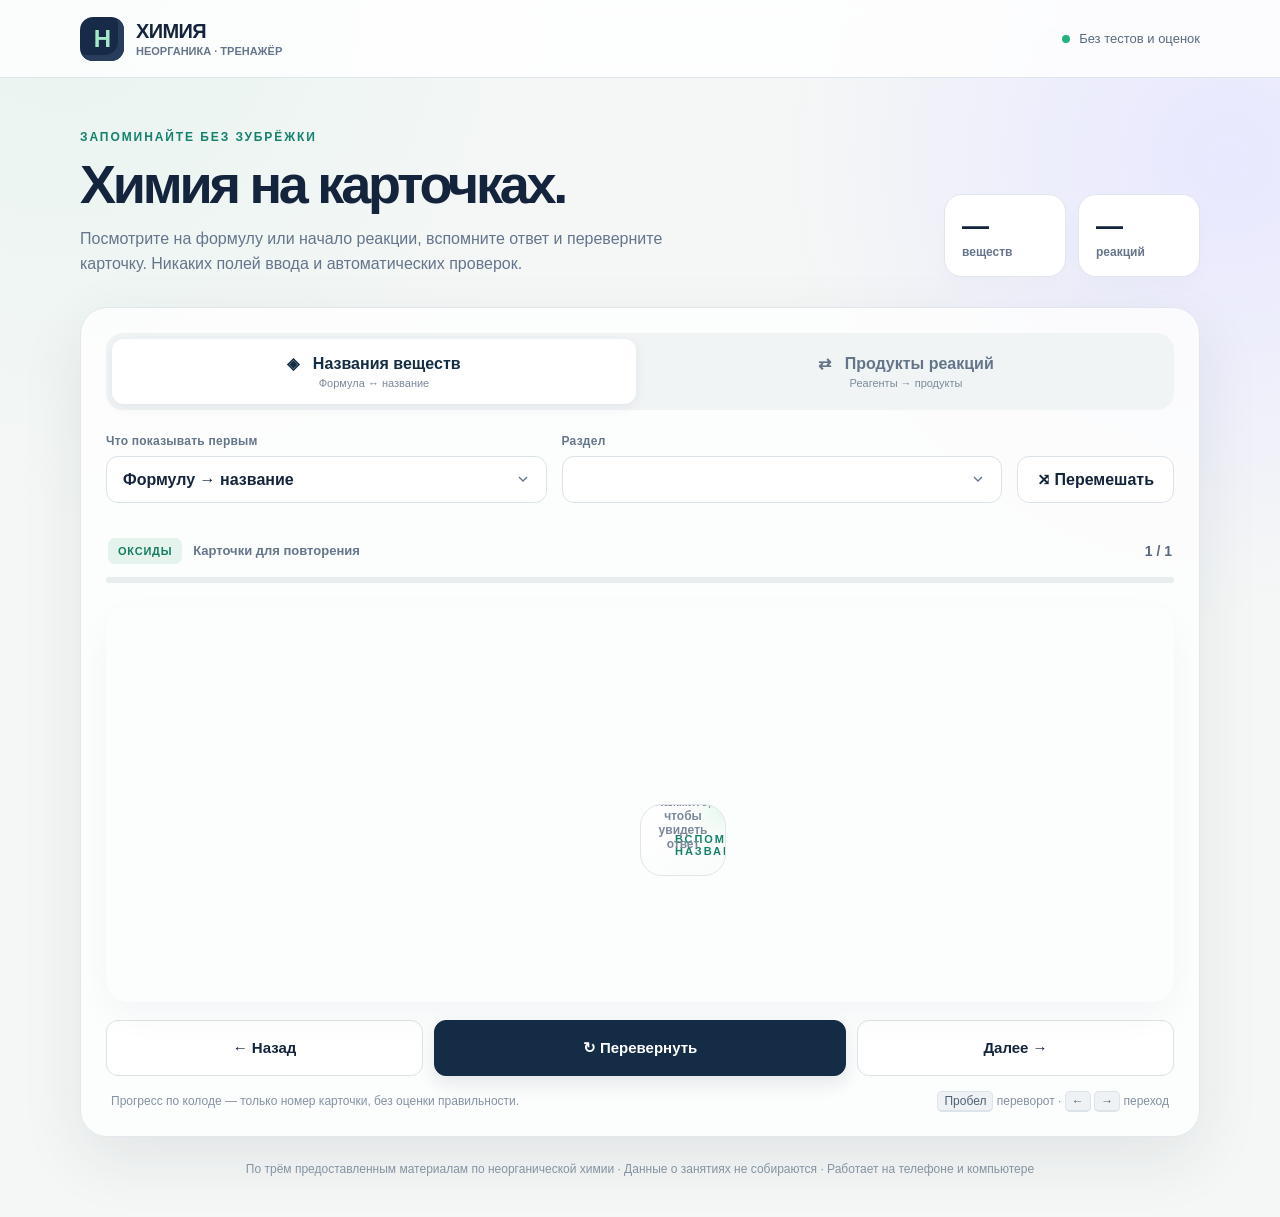
==== chemistry-flashcards/index.html @ 51a11764 "Create responsive flip-card UI for inorganic chemistry" ====
<!doctype html>
<html lang="ru">
<head>
<meta charset="UTF-8">
<meta name="viewport" content="width=device-width, initial-scale=1">
<meta name="theme-color" content="#13233f">
<meta name="description" content="Интерактивные карточки по неорганической химии: формулы, названия веществ и продукты реакций. Переверните карточку, чтобы узнать ответ.">
<title>Химия · Карточки для запоминания</title>
<link rel="icon" href="data:image/svg+xml,%3Csvg xmlns='http://www.w3.org/2000/svg' viewBox='0 0 64 64'%3E%3Crect width='64' height='64' rx='18' fill='%2313233f'/%3E%3Ctext x='32' y='44' text-anchor='middle' font-size='36' fill='%23a4e8bc'%3EH%3C/text%3E%3C/svg%3E">
<style>
:root{color-scheme:light;--ink:#14243c;--muted:#64758c;--border:#e1e6ec;--bg:#f5f7f6;--white:#fff;--accent:#0c806e;--mint:#dbf7e9;--shadow:0 22px 65px rgba(20,36,60,.085);font-family:Inter,-apple-system,BlinkMacSystemFont,"Segoe UI",Arial,sans-serif}
*{box-sizing:border-box}
body{margin:0;background:radial-gradient(circle at 5% 0%,#e8f4ef 0%,transparent 30%),radial-gradient(circle at 96% 13%,#e8e8ff 0%,transparent 28%),var(--bg);color:var(--ink);min-height:100vh}
button,select{font:inherit}button{cursor:pointer}button:focus-visible,select:focus-visible,.flip:focus-visible{outline:3px solid #ffa94d;outline-offset:4px}
.sitebar{height:78px;background:rgba(255,255,255,.82);border-bottom:1px solid rgba(218,226,235,.85);backdrop-filter:blur(16px)}
.bar-inner,.main{width:min(1120px,calc(100% - 44px));margin:auto}
.bar-inner{display:flex;align-items:center;justify-content:space-between;height:100%;gap:14px}
.logo{display:flex;align-items:center;gap:12px;font-weight:850;letter-spacing:-.03em;font-size:20px}
.symbol{height:44px;width:44px;background:#172b49;color:#a5e8c8;display:grid;place-items:center;border-radius:13px;font-weight:900;font-size:24px;box-shadow:inset -6px -6px 0 #283d5b}
.logo small{display:block;color:var(--muted);font-weight:600;letter-spacing:0;font-size:11px;margin-top:2px}
.top-note{font-size:13px;color:#586b81;display:flex;align-items:center;gap:9px}.dot{width:8px;height:8px;border-radius:50%;background:#23b37f}
.main{padding:52px 0 34px}
.intro{display:flex;gap:18px;justify-content:space-between;align-items:end;margin-bottom:30px}
.kicker{text-transform:uppercase;color:#15816e;font-weight:850;letter-spacing:.16em;font-size:12px;margin:0 0 12px}
h1{font-size:clamp(32px,4.5vw,54px);letter-spacing:-.06em;line-height:1.04;margin:0 0 15px;font-weight:850}
.desc{color:var(--muted);font-size:16px;line-height:1.55;max-width:650px;margin:0}
.counts{display:flex;gap:12px;flex-shrink:0}
.count{background:#fff;border:1px solid var(--border);border-radius:18px;min-width:122px;padding:16px 17px;box-shadow:0 8px 22px #13233f05}
.count strong{font-size:27px;display:block;letter-spacing:-.05em}.count span{font-size:12px;color:var(--muted);font-weight:600}
.workspace{background:rgba(255,255,255,.77);border:1px solid #e1e7ec;border-radius:27px;box-shadow:var(--shadow);padding:25px}
.tabs{display:grid;grid-template-columns:1fr 1fr;gap:8px;background:#f1f4f5;padding:6px;border-radius:17px;margin-bottom:24px}
.tab{border:0;background:transparent;border-radius:12px;padding:15px 20px;color:#64758a;font-weight:800;text-align:center;transition:background .2s,color .2s,box-shadow .2s}
.tab.active{background:#fff;color:#142d43;box-shadow:0 3px 12px #1b304b12}
.tab .emoji{margin-right:9px}.tab small{display:block;font-size:11px;color:#7b8a9b;font-weight:500;margin-top:4px}
.toolbar{display:grid;grid-template-columns:1fr 1fr auto;gap:15px;align-items:end;margin-bottom:20px}
.field label{display:block;color:#65758a;font-size:12px;font-weight:800;letter-spacing:.02em;margin-bottom:8px}
select{appearance:none;background:#fff url("data:image/svg+xml,%3Csvg xmlns='http://www.w3.org/2000/svg' width='16' height='16' viewBox='0 0 24 24' fill='none' stroke='%2364758c' stroke-width='2'%3E%3Cpath d='m6 9 6 6 6-6'/%3E%3C/svg%3E") no-repeat right 15px center;padding:13px 42px 13px 16px;border:1px solid #dbe2e8;border-radius:12px;min-height:47px;color:var(--ink);width:100%;font-weight:650}
.btn{border:1px solid #dbe2e8;background:#fff;border-radius:12px;padding:12px 19px;font-weight:800;color:var(--ink);min-height:47px;transition:transform .16s,background .16s}
.btn:hover{background:#f4f9f7}.btn:active{transform:scale(.98)}
.btn.shuffle{white-space:nowrap}
.deck-header{display:flex;align-items:center;justify-content:space-between;gap:14px;padding:15px 2px 13px}
.deck-meta{display:flex;gap:11px;align-items:center}.deck-badge{background:#e4f4ec;color:#157c62;border-radius:7px;padding:7px 10px;font-size:11px;font-weight:900;letter-spacing:.07em;text-transform:uppercase}.deck-label{font-size:13px;color:var(--muted);font-weight:650}
.deck-progress{font-size:14px;color:#586a80;font-weight:800;font-variant-numeric:tabular-nums}
.track{height:6px;background:#e8eded;border-radius:20px;overflow:hidden;margin-bottom:24px}.fill{height:100%;background:linear-gradient(90deg,#4ecb9c,#11927f);width:0%;transition:width .25s ease;border-radius:20px}
.flip{perspective:1200px;display:block;position:relative;width:100%;height:395px;border:0;background:none;padding:0;cursor:pointer;text-align:center}
.flip-inner{position:relative;width:100%;height:100%;transform-style:preserve-3d;transition:transform .64s cubic-bezier(.2,.75,.18,1)}
.flip.is-flipped .flip-inner{transform:rotateY(180deg)}
.face{position:absolute;inset:0;backface-visibility:hidden;-webkit-backface-visibility:hidden;border-radius:22px;border:1px solid #dfe5e8;display:flex;align-items:center;justify-content:center;flex-direction:column;padding:35px 42px;overflow:auto}
.front{background:radial-gradient(circle at 96% 8%,#e6f8ed,transparent 28%),linear-gradient(140deg,#fff,#f9fcfa)}
.back{transform:rotateY(180deg);background:radial-gradient(circle at 0% 95%,#e1effd,transparent 38%),linear-gradient(145deg,#fff,#f6fbff)}
.flip::after{content:"";position:absolute;inset:0;border-radius:22px;pointer-events:none;box-shadow:0 13px 38px #13233f09}
.face-label{font-size:11px;font-weight:900;letter-spacing:.18em;color:#14816b;text-transform:uppercase;position:absolute;top:28px;left:34px;right:34px}
.back .face-label{color:#4b65a7}
.main-formula{font-size:clamp(35px,5.3vw,66px);line-height:1.3;letter-spacing:-.035em;font-weight:780;overflow-wrap:anywhere;max-width:100%;font-variant-numeric:lining-nums}
.main-formula sub,.equation sub{font-size:.58em;vertical-align:sub;line-height:0}
.main-formula.name{font-size:clamp(29px,3.7vw,48px);line-height:1.18}
.main-formula.react{font-size:clamp(30px,4.4vw,54px)}
.secondary-text{margin-top:16px;color:#52647a;font-size:clamp(15px,1.7vw,19px);line-height:1.45;font-weight:600;max-width:730px}
.equation{font-weight:800;font-size:clamp(23px,3vw,41px);line-height:1.7;overflow-wrap:anywhere;letter-spacing:-.035em;max-width:100%}
.equation .arrow{color:#148970;font-weight:900;display:inline-block;margin:0 10px}
.answer-note{font-size:clamp(15px,1.9vw,20px);color:#556c81;font-weight:600;margin-top:19px;max-width:660px;line-height:1.45}
.flip-tip{position:absolute;bottom:24px;color:#7b8999;font-size:12px;font-weight:700;left:12px;right:12px}
.condition{margin:0 0 18px;padding:7px 13px;color:#647b91;background:#f1f5f7;border-radius:50px;font-weight:750;font-size:12px;max-width:100%}
.controls{display:grid;grid-template-columns:1fr 1.3fr 1fr;gap:11px;margin-top:18px}
.controls .btn{height:56px;font-weight:800;font-size:15px}
.btn.primary{background:#142c45;border-color:#142c45;color:white;box-shadow:0 8px 18px #1630481a}
.btn.primary:hover{background:#1e405d}
.btn:disabled{opacity:.38;cursor:not-allowed}
.help{display:flex;justify-content:space-between;gap:15px;align-items:center;color:#8492a1;font-size:12px;padding:18px 5px 3px}
kbd{font:inherit;color:#4e6074;background:#eef2f4;border:1px solid #dde4e9;border-bottom-width:2px;padding:2px 6px;border-radius:5px}
footer{color:#8493a1;font-size:12px;line-height:1.6;text-align:center;padding:23px 0 4px}
.empty{padding:50px;text-align:center;background:#fff;border-radius:16px;color:#52647a}
[hidden]{display:none!important}
@media(max-width:760px){.main{padding:35px 0 20px}.intro{align-items:start;flex-direction:column}.counts{width:100%}.count{min-width:0;flex:1}.workspace{padding:14px;border-radius:20px}.toolbar{grid-template-columns:1fr 1fr}.btn.shuffle{grid-column:1/-1}.flip{height:350px}.face{padding:31px 22px}.face-label{top:22px}.controls .btn{padding:11px 6px}.help{display:block;text-align:center}.help .keyboard{display:none}}
@media(max-width:480px){.bar-inner,.main{width:calc(100% - 26px)}.sitebar{height:68px}.logo{font-size:16px}.symbol{width:39px;height:39px}.top-note{font-size:11px}.tabs{gap:2px;padding:4px}.tab{padding:12px 8px;font-size:13px}.tab small{font-size:10px}.toolbar{grid-template-columns:1fr}.btn.shuffle{grid-column:auto}.flip{height:320px}.main-formula{font-size:clamp(33px,9vw,54px)}.equation{font-size:clamp(23px,5.5vw,31px)}.main-formula.name{font-size:31px}.face{padding:32px 16px}.controls{grid-template-columns:1fr 1.2fr 1fr;gap:7px}.controls .btn{font-size:13px}.count strong{font-size:23px}}
@media(prefers-reduced-motion:reduce){*,*::before,*::after{transition-duration:.01ms!important;animation-duration:.01ms!important}}
</style>
<script defer src="./bank.js"></script>
<script defer src="./app.js"></script>
</head>
<body>
<header class="sitebar"><div class="bar-inner"><div class="logo"><span class="symbol">H</span><span>ХИМИЯ <small>НЕОРГАНИКА · ТРЕНАЖЁР</small></span></div><div class="top-note"><span class="dot"></span>Без тестов и оценок</div></div></header>
<main class="main">
<section class="intro"><div><p class="kicker">ЗАПОМИНАЙТЕ БЕЗ ЗУБРЁЖКИ</p><h1>Химия на карточках.</h1><p class="desc">Посмотрите на формулу или начало реакции, вспомните ответ и переверните карточку. Никаких полей ввода и автоматических проверок.</p></div><div class="counts"><div class="count"><strong id="total-names">—</strong><span>веществ</span></div><div class="count"><strong id="total-reactions">—</strong><span>реакций</span></div></div></section>
<section class="workspace" aria-label="Тренажёр">
<div class="tabs" role="group" aria-label="Тип карточек">
<button type="button" class="tab active" id="tab-names" aria-pressed="true"><span class="emoji">◈</span> Названия веществ<small>Формула ↔ название</small></button>
<button type="button" class="tab" id="tab-reactions" aria-pressed="false"><span class="emoji">⇄</span> Продукты реакций<small>Реагенты → продукты</small></button>
</div>
<div class="toolbar">
<div class="field" id="direction-wrap"><label for="direction">Что показывать первым</label><select id="direction"><option value="formula">Формулу → название</option><option value="name">Название → формулу</option></select></div>
<div class="field"><label for="topic">Раздел</label><select id="topic"></select></div>
<button type="button" class="btn shuffle" id="shuffle">⤨ Перемешать</button>
</div>
<div class="deck-header"><div class="deck-meta"><span class="deck-badge" id="badge">ОКСИДЫ</span><span class="deck-label" id="deck-label">Карточки для повторения</span></div><span class="deck-progress" id="progress-text">1 / 1</span></div><div class="track" role="progressbar" aria-label="Положение в колоде" aria-valuemin="0" aria-valuemax="100"><div class="fill" id="progress-fill"></div></div>
<button type="button" class="flip" id="flashcard" aria-label="Перевернуть карточку" aria-pressed="false">
<span class="flip-inner">
<span class="face front" id="front" aria-hidden="false"><span class="face-label" id="front-label">ВСПОМНИТЕ НАЗВАНИЕ</span><span class="main-formula" id="front-main"></span><span class="secondary-text" id="front-sub"></span><span class="flip-tip">↻ Нажмите, чтобы увидеть ответ</span></span>
<span class="face back" id="back" aria-hidden="true"><span class="face-label">ОТВЕТ</span><span class="main-formula" id="back-main"></span><span class="answer-note" id="back-sub"></span><span class="flip-tip">↻ Нажмите, чтобы вернуться к вопросу</span></span>
</span>
</button>
<div class="controls"><button type="button" class="btn" id="prev">← Назад</button><button type="button" class="btn primary" id="flip-button">↻ Перевернуть</button><button type="button" class="btn" id="next">Далее →</button></div>
<div class="help"><span>Прогресс по колоде — только номер карточки, без оценки правильности.</span><span class="keyboard"><kbd>Пробел</kbd> переворот · <kbd>←</kbd> <kbd>→</kbd> переход</span></div>
</section>
<footer>По трём предоставленным материалам по неорганической химии · Данные о занятиях не собираются · Работает на телефоне и компьютере</footer>
</main>
<noscript><div class="empty">Для тренажёра необходимо включить JavaScript.</div></noscript>
</body></html>
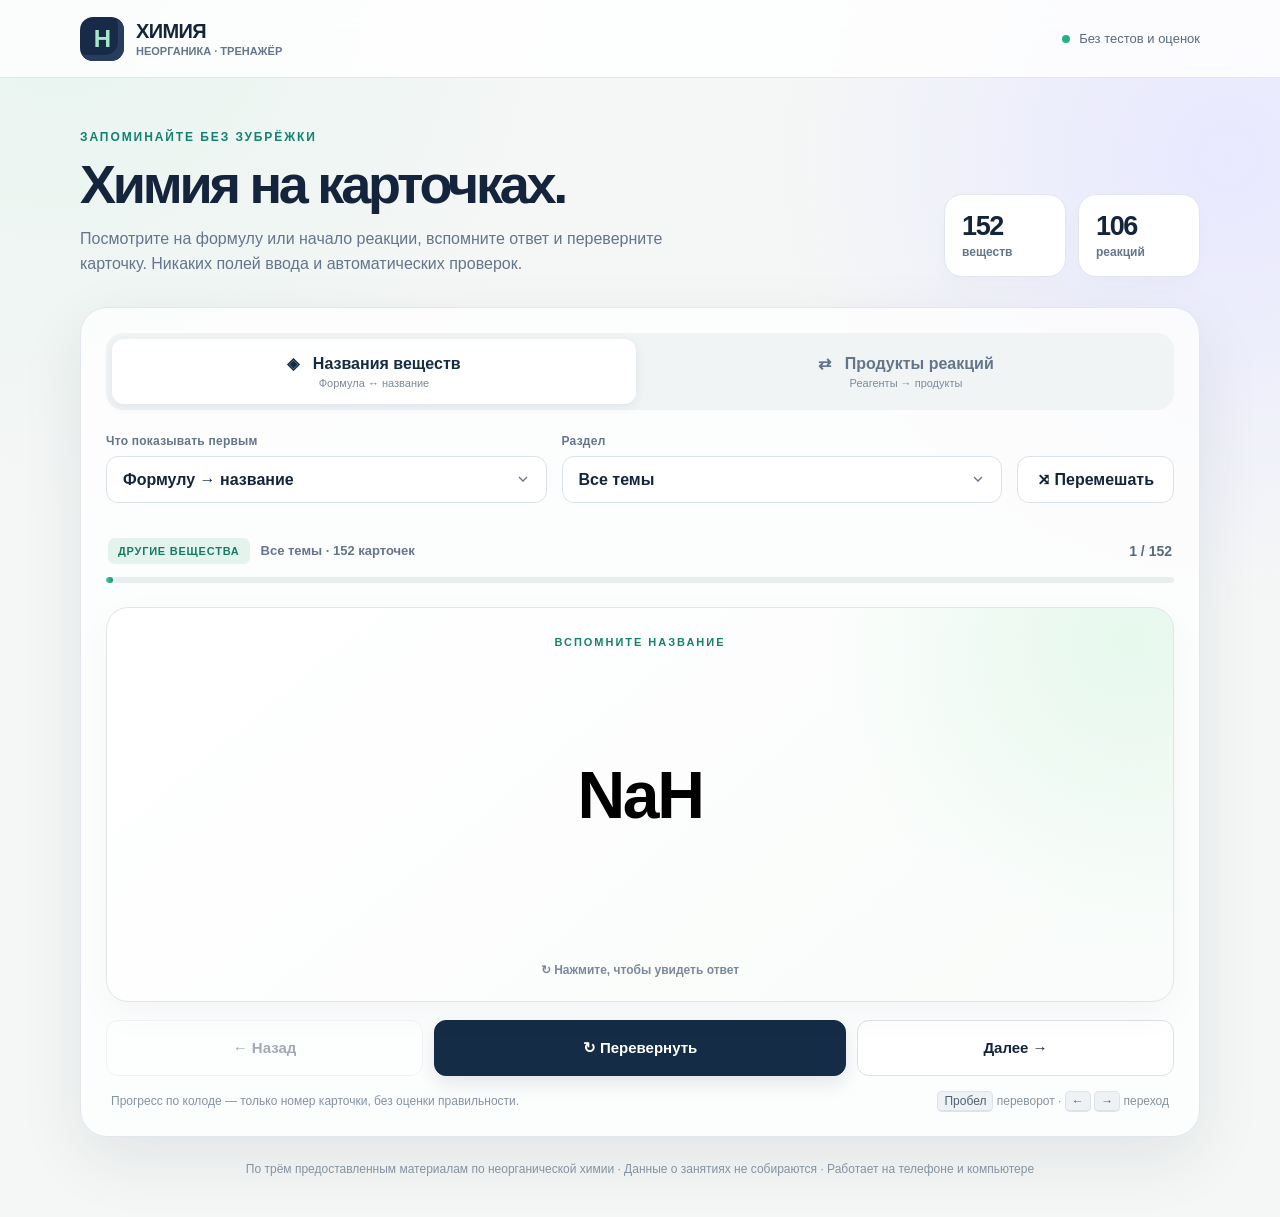
==== commit 985b0dce: "Fix flip-card wrapper geometry on all screen sizes" ====
--- a/chemistry-flashcards/index.html
+++ b/chemistry-flashcards/index.html
@@ -43,7 +43,7 @@
 .deck-progress{font-size:14px;color:#586a80;font-weight:800;font-variant-numeric:tabular-nums}
 .track{height:6px;background:#e8eded;border-radius:20px;overflow:hidden;margin-bottom:24px}.fill{height:100%;background:linear-gradient(90deg,#4ecb9c,#11927f);width:0%;transition:width .25s ease;border-radius:20px}
 .flip{perspective:1200px;display:block;position:relative;width:100%;height:395px;border:0;background:none;padding:0;cursor:pointer;text-align:center}
-.flip-inner{position:relative;width:100%;height:100%;transform-style:preserve-3d;transition:transform .64s cubic-bezier(.2,.75,.18,1)}
+.flip-inner{display:block;position:relative;width:100%;height:100%;transform-style:preserve-3d;transition:transform .64s cubic-bezier(.2,.75,.18,1)}
 .flip.is-flipped .flip-inner{transform:rotateY(180deg)}
 .face{position:absolute;inset:0;backface-visibility:hidden;-webkit-backface-visibility:hidden;border-radius:22px;border:1px solid #dfe5e8;display:flex;align-items:center;justify-content:center;flex-direction:column;padding:35px 42px;overflow:auto}
 .front{background:radial-gradient(circle at 96% 8%,#e6f8ed,transparent 28%),linear-gradient(140deg,#fff,#f9fcfa)}
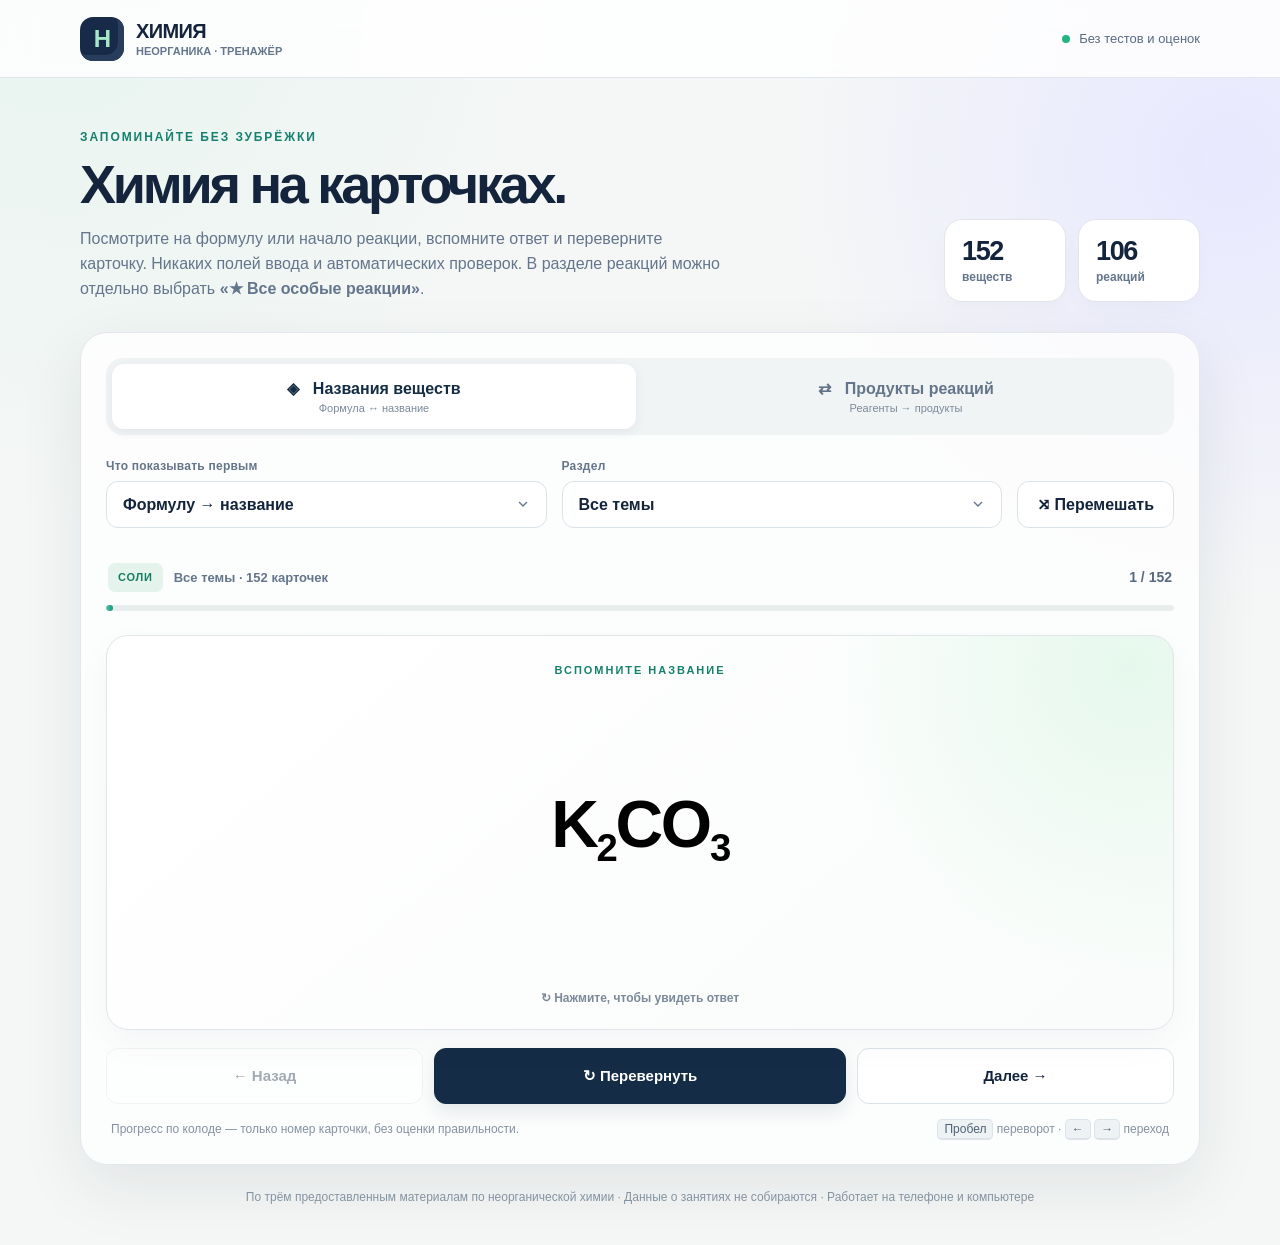
==== commit ec882938: "Load expanded flashcard decks and improve special reactions layout" ====
--- a/chemistry-flashcards/index.html
+++ b/chemistry-flashcards/index.html
@@ -39,7 +39,7 @@
 .btn:hover{background:#f4f9f7}.btn:active{transform:scale(.98)}
 .btn.shuffle{white-space:nowrap}
 .deck-header{display:flex;align-items:center;justify-content:space-between;gap:14px;padding:15px 2px 13px}
-.deck-meta{display:flex;gap:11px;align-items:center}.deck-badge{background:#e4f4ec;color:#157c62;border-radius:7px;padding:7px 10px;font-size:11px;font-weight:900;letter-spacing:.07em;text-transform:uppercase}.deck-label{font-size:13px;color:var(--muted);font-weight:650}
+.deck-meta{display:flex;gap:11px;align-items:center;flex-wrap:wrap;min-width:0}.deck-badge{line-height:1.4;white-space:normal;background:#e4f4ec;color:#157c62;border-radius:7px;padding:7px 10px;font-size:11px;font-weight:900;letter-spacing:.07em;text-transform:uppercase}.deck-label{font-size:13px;color:var(--muted);font-weight:650}
 .deck-progress{font-size:14px;color:#586a80;font-weight:800;font-variant-numeric:tabular-nums}
 .track{height:6px;background:#e8eded;border-radius:20px;overflow:hidden;margin-bottom:24px}.fill{height:100%;background:linear-gradient(90deg,#4ecb9c,#11927f);width:0%;transition:width .25s ease;border-radius:20px}
 .flip{perspective:1200px;display:block;position:relative;width:100%;height:395px;border:0;background:none;padding:0;cursor:pointer;text-align:center}
@@ -76,12 +76,15 @@
 @media(prefers-reduced-motion:reduce){*,*::before,*::after{transition-duration:.01ms!important;animation-duration:.01ms!important}}
 </style>
 <script defer src="./bank.js"></script>
+<script defer src="./extra-reactions.js"></script>
+<script defer src="./special-part2.js"></script>
+<script defer src="./special-part3.js"></script>
 <script defer src="./app.js"></script>
 </head>
 <body>
 <header class="sitebar"><div class="bar-inner"><div class="logo"><span class="symbol">H</span><span>ХИМИЯ <small>НЕОРГАНИКА · ТРЕНАЖЁР</small></span></div><div class="top-note"><span class="dot"></span>Без тестов и оценок</div></div></header>
 <main class="main">
-<section class="intro"><div><p class="kicker">ЗАПОМИНАЙТЕ БЕЗ ЗУБРЁЖКИ</p><h1>Химия на карточках.</h1><p class="desc">Посмотрите на формулу или начало реакции, вспомните ответ и переверните карточку. Никаких полей ввода и автоматических проверок.</p></div><div class="counts"><div class="count"><strong id="total-names">—</strong><span>веществ</span></div><div class="count"><strong id="total-reactions">—</strong><span>реакций</span></div></div></section>
+<section class="intro"><div><p class="kicker">ЗАПОМИНАЙТЕ БЕЗ ЗУБРЁЖКИ</p><h1>Химия на карточках.</h1><p class="desc">Посмотрите на формулу или начало реакции, вспомните ответ и переверните карточку. Никаких полей ввода и автоматических проверок. В разделе реакций можно отдельно выбрать <b>«★ Все особые реакции»</b>.</p></div><div class="counts"><div class="count"><strong id="total-names">—</strong><span>веществ</span></div><div class="count"><strong id="total-reactions">—</strong><span>реакций</span></div></div></section>
 <section class="workspace" aria-label="Тренажёр">
 <div class="tabs" role="group" aria-label="Тип карточек">
 <button type="button" class="tab active" id="tab-names" aria-pressed="true"><span class="emoji">◈</span> Названия веществ<small>Формула ↔ название</small></button>
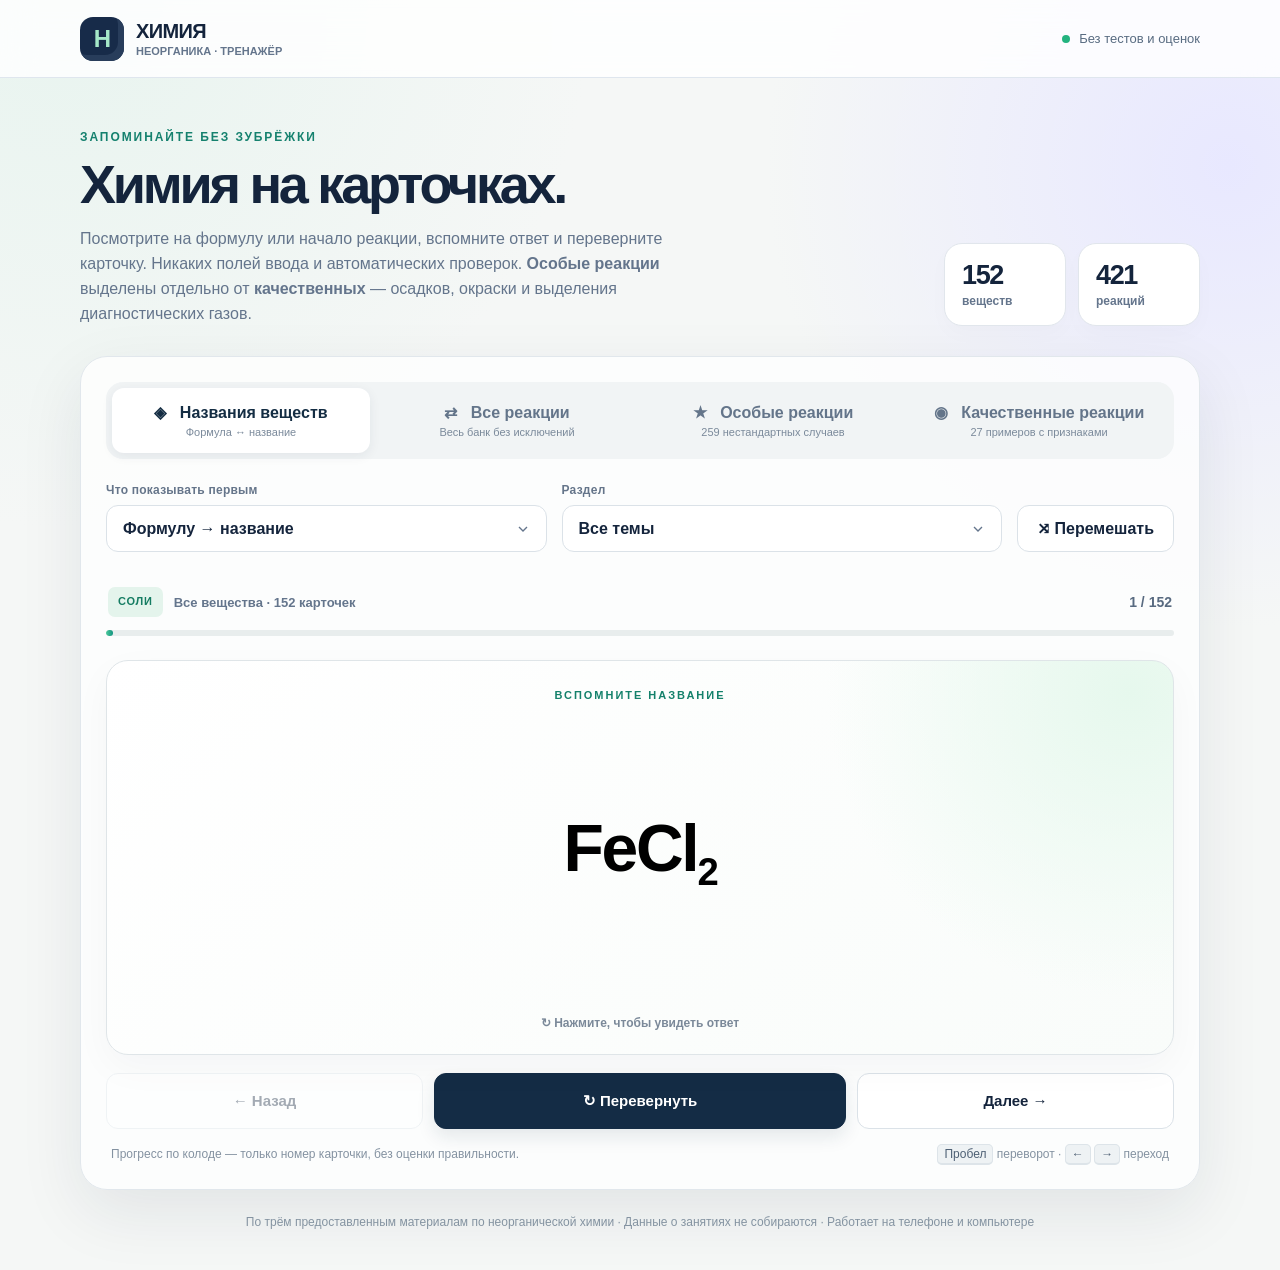
==== commit 2e6c8689: "Add separate tabs for true special and qualitative reaction flashcards" ====
--- a/chemistry-flashcards/index.html
+++ b/chemistry-flashcards/index.html
@@ -28,9 +28,9 @@
 .count{background:#fff;border:1px solid var(--border);border-radius:18px;min-width:122px;padding:16px 17px;box-shadow:0 8px 22px #13233f05}
 .count strong{font-size:27px;display:block;letter-spacing:-.05em}.count span{font-size:12px;color:var(--muted);font-weight:600}
 .workspace{background:rgba(255,255,255,.77);border:1px solid #e1e7ec;border-radius:27px;box-shadow:var(--shadow);padding:25px}
-.tabs{display:grid;grid-template-columns:1fr 1fr;gap:8px;background:#f1f4f5;padding:6px;border-radius:17px;margin-bottom:24px}
+.tabs{display:grid;grid-template-columns:repeat(4,minmax(0,1fr));gap:8px;background:#f1f4f5;padding:6px;border-radius:17px;margin-bottom:24px}
 .tab{border:0;background:transparent;border-radius:12px;padding:15px 20px;color:#64758a;font-weight:800;text-align:center;transition:background .2s,color .2s,box-shadow .2s}
-.tab.active{background:#fff;color:#142d43;box-shadow:0 3px 12px #1b304b12}
+.tab.active{background:#fff;color:#142d43;box-shadow:0 3px 12px #1b304b12}.tab#tab-special.active{background:#fff5e9;color:#95501e}.tab#tab-quality.active{background:#eef4ff;color:#2b5c9f}
 .tab .emoji{margin-right:9px}.tab small{display:block;font-size:11px;color:#7b8a9b;font-weight:500;margin-top:4px}
 .toolbar{display:grid;grid-template-columns:1fr 1fr auto;gap:15px;align-items:end;margin-bottom:20px}
 .field label{display:block;color:#65758a;font-size:12px;font-weight:800;letter-spacing:.02em;margin-bottom:8px}
@@ -71,7 +71,7 @@
 footer{color:#8493a1;font-size:12px;line-height:1.6;text-align:center;padding:23px 0 4px}
 .empty{padding:50px;text-align:center;background:#fff;border-radius:16px;color:#52647a}
 [hidden]{display:none!important}
-@media(max-width:760px){.main{padding:35px 0 20px}.intro{align-items:start;flex-direction:column}.counts{width:100%}.count{min-width:0;flex:1}.workspace{padding:14px;border-radius:20px}.toolbar{grid-template-columns:1fr 1fr}.btn.shuffle{grid-column:1/-1}.flip{height:350px}.face{padding:31px 22px}.face-label{top:22px}.controls .btn{padding:11px 6px}.help{display:block;text-align:center}.help .keyboard{display:none}}
+@media(max-width:760px){.tabs{grid-template-columns:repeat(2,minmax(0,1fr))}.main{padding:35px 0 20px}.intro{align-items:start;flex-direction:column}.counts{width:100%}.count{min-width:0;flex:1}.workspace{padding:14px;border-radius:20px}.toolbar{grid-template-columns:1fr 1fr}.btn.shuffle{grid-column:1/-1}.flip{height:350px}.face{padding:31px 22px}.face-label{top:22px}.controls .btn{padding:11px 6px}.help{display:block;text-align:center}.help .keyboard{display:none}}
 @media(max-width:480px){.bar-inner,.main{width:calc(100% - 26px)}.sitebar{height:68px}.logo{font-size:16px}.symbol{width:39px;height:39px}.top-note{font-size:11px}.tabs{gap:2px;padding:4px}.tab{padding:12px 8px;font-size:13px}.tab small{font-size:10px}.toolbar{grid-template-columns:1fr}.btn.shuffle{grid-column:auto}.flip{height:320px}.main-formula{font-size:clamp(33px,9vw,54px)}.equation{font-size:clamp(23px,5.5vw,31px)}.main-formula.name{font-size:31px}.face{padding:32px 16px}.controls{grid-template-columns:1fr 1.2fr 1fr;gap:7px}.controls .btn{font-size:13px}.count strong{font-size:23px}}
 @media(prefers-reduced-motion:reduce){*,*::before,*::after{transition-duration:.01ms!important;animation-duration:.01ms!important}}
 </style>
@@ -79,16 +79,19 @@
 <script defer src="./extra-reactions.js"></script>
 <script defer src="./special-part2.js"></script>
 <script defer src="./special-part3.js"></script>
+<script defer src="./categories.js"></script>
 <script defer src="./app.js"></script>
 </head>
 <body>
 <header class="sitebar"><div class="bar-inner"><div class="logo"><span class="symbol">H</span><span>ХИМИЯ <small>НЕОРГАНИКА · ТРЕНАЖЁР</small></span></div><div class="top-note"><span class="dot"></span>Без тестов и оценок</div></div></header>
 <main class="main">
-<section class="intro"><div><p class="kicker">ЗАПОМИНАЙТЕ БЕЗ ЗУБРЁЖКИ</p><h1>Химия на карточках.</h1><p class="desc">Посмотрите на формулу или начало реакции, вспомните ответ и переверните карточку. Никаких полей ввода и автоматических проверок. В разделе реакций можно отдельно выбрать <b>«★ Все особые реакции»</b>.</p></div><div class="counts"><div class="count"><strong id="total-names">—</strong><span>веществ</span></div><div class="count"><strong id="total-reactions">—</strong><span>реакций</span></div></div></section>
+<section class="intro"><div><p class="kicker">ЗАПОМИНАЙТЕ БЕЗ ЗУБРЁЖКИ</p><h1>Химия на карточках.</h1><p class="desc">Посмотрите на формулу или начало реакции, вспомните ответ и переверните карточку. Никаких полей ввода и автоматических проверок. <b>Особые реакции</b> выделены отдельно от <b>качественных</b> — осадков, окраски и выделения диагностических газов.</p></div><div class="counts"><div class="count"><strong id="total-names">—</strong><span>веществ</span></div><div class="count"><strong id="total-reactions">—</strong><span>реакций</span></div></div></section>
 <section class="workspace" aria-label="Тренажёр">
 <div class="tabs" role="group" aria-label="Тип карточек">
 <button type="button" class="tab active" id="tab-names" aria-pressed="true"><span class="emoji">◈</span> Названия веществ<small>Формула ↔ название</small></button>
-<button type="button" class="tab" id="tab-reactions" aria-pressed="false"><span class="emoji">⇄</span> Продукты реакций<small>Реагенты → продукты</small></button>
+<button type="button" class="tab" id="tab-reactions" aria-pressed="false"><span class="emoji">⇄</span> Все реакции<small>Весь банк без исключений</small></button>
+<button type="button" class="tab" id="tab-special" aria-pressed="false"><span class="emoji">★</span> Особые реакции<small><span id="special-count">—</span> нестандартных случаев</small></button>
+<button type="button" class="tab" id="tab-quality" aria-pressed="false"><span class="emoji">◉</span> Качественные реакции<small><span id="quality-count">—</span> примеров с признаками</small></button>
 </div>
 <div class="toolbar">
 <div class="field" id="direction-wrap"><label for="direction">Что показывать первым</label><select id="direction"><option value="formula">Формулу → название</option><option value="name">Название → формулу</option></select></div>
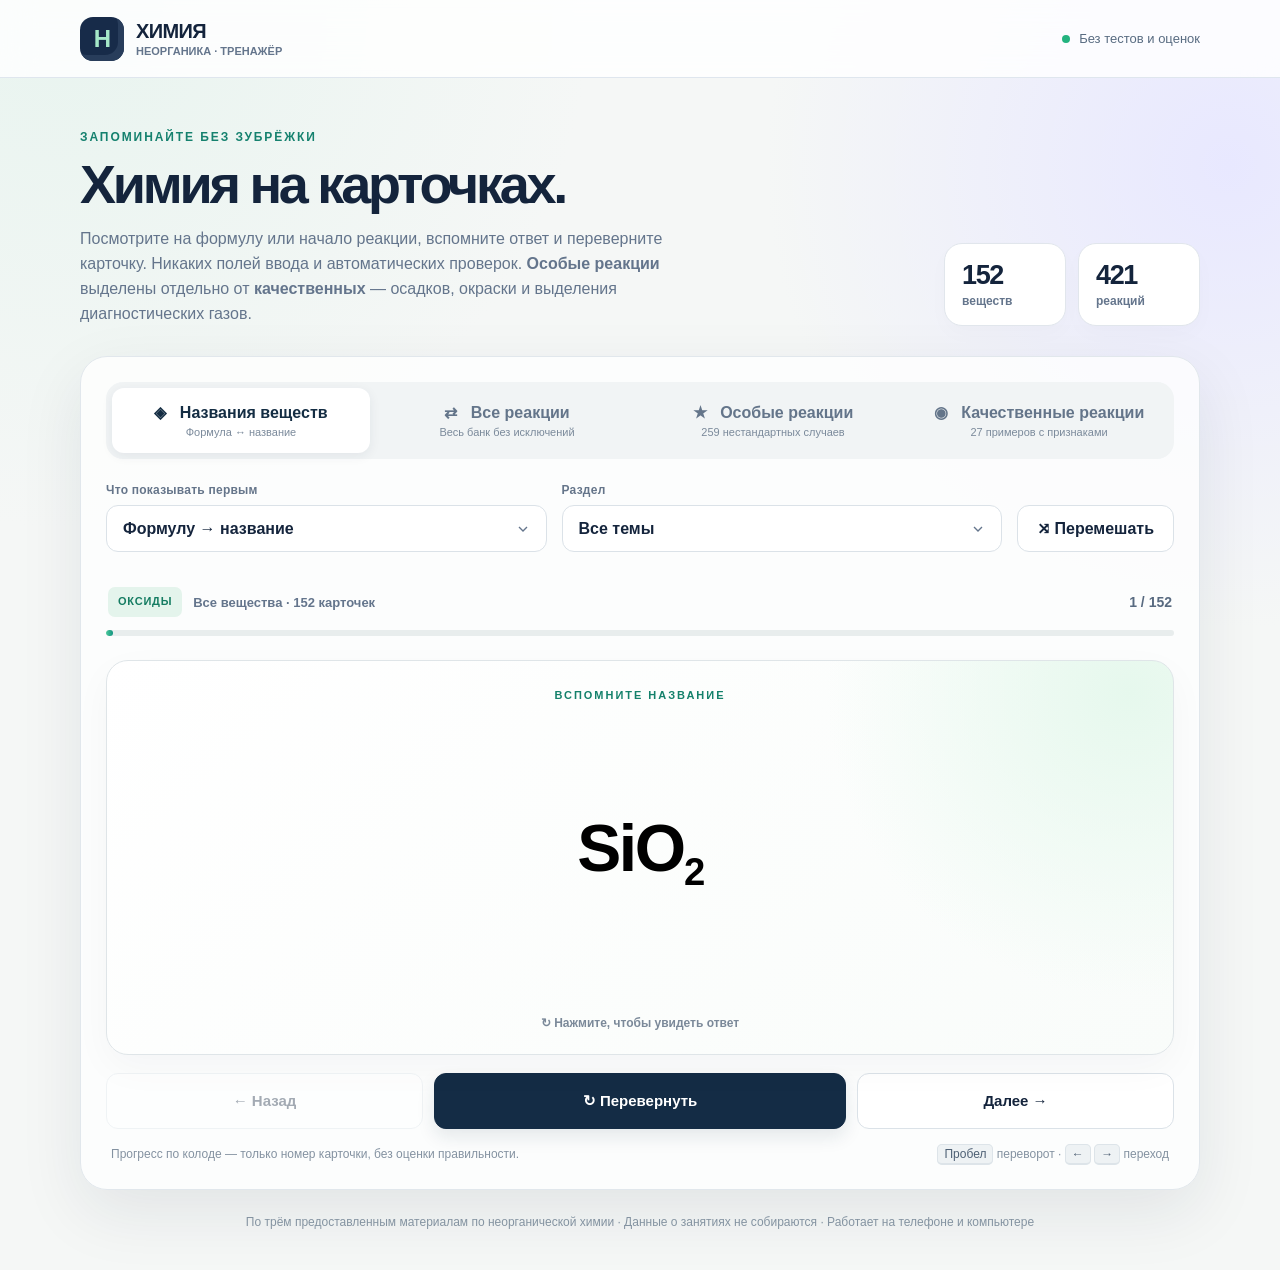
==== commit da275429: "Refresh client cached chemistry deck assets after reclassification" ====
--- a/chemistry-flashcards/index.html
+++ b/chemistry-flashcards/index.html
@@ -75,12 +75,12 @@
 @media(max-width:480px){.bar-inner,.main{width:calc(100% - 26px)}.sitebar{height:68px}.logo{font-size:16px}.symbol{width:39px;height:39px}.top-note{font-size:11px}.tabs{gap:2px;padding:4px}.tab{padding:12px 8px;font-size:13px}.tab small{font-size:10px}.toolbar{grid-template-columns:1fr}.btn.shuffle{grid-column:auto}.flip{height:320px}.main-formula{font-size:clamp(33px,9vw,54px)}.equation{font-size:clamp(23px,5.5vw,31px)}.main-formula.name{font-size:31px}.face{padding:32px 16px}.controls{grid-template-columns:1fr 1.2fr 1fr;gap:7px}.controls .btn{font-size:13px}.count strong{font-size:23px}}
 @media(prefers-reduced-motion:reduce){*,*::before,*::after{transition-duration:.01ms!important;animation-duration:.01ms!important}}
 </style>
-<script defer src="./bank.js"></script>
-<script defer src="./extra-reactions.js"></script>
-<script defer src="./special-part2.js"></script>
-<script defer src="./special-part3.js"></script>
-<script defer src="./categories.js"></script>
-<script defer src="./app.js"></script>
+<script defer src="./bank.js?v=20261106-4"></script>
+<script defer src="./extra-reactions.js?v=20261106-4"></script>
+<script defer src="./special-part2.js?v=20261106-4"></script>
+<script defer src="./special-part3.js?v=20261106-4"></script>
+<script defer src="./categories.js?v=20261106-4"></script>
+<script defer src="./app.js?v=20261106-4"></script>
 </head>
 <body>
 <header class="sitebar"><div class="bar-inner"><div class="logo"><span class="symbol">H</span><span>ХИМИЯ <small>НЕОРГАНИКА · ТРЕНАЖЁР</small></span></div><div class="top-note"><span class="dot"></span>Без тестов и оценок</div></div></header>
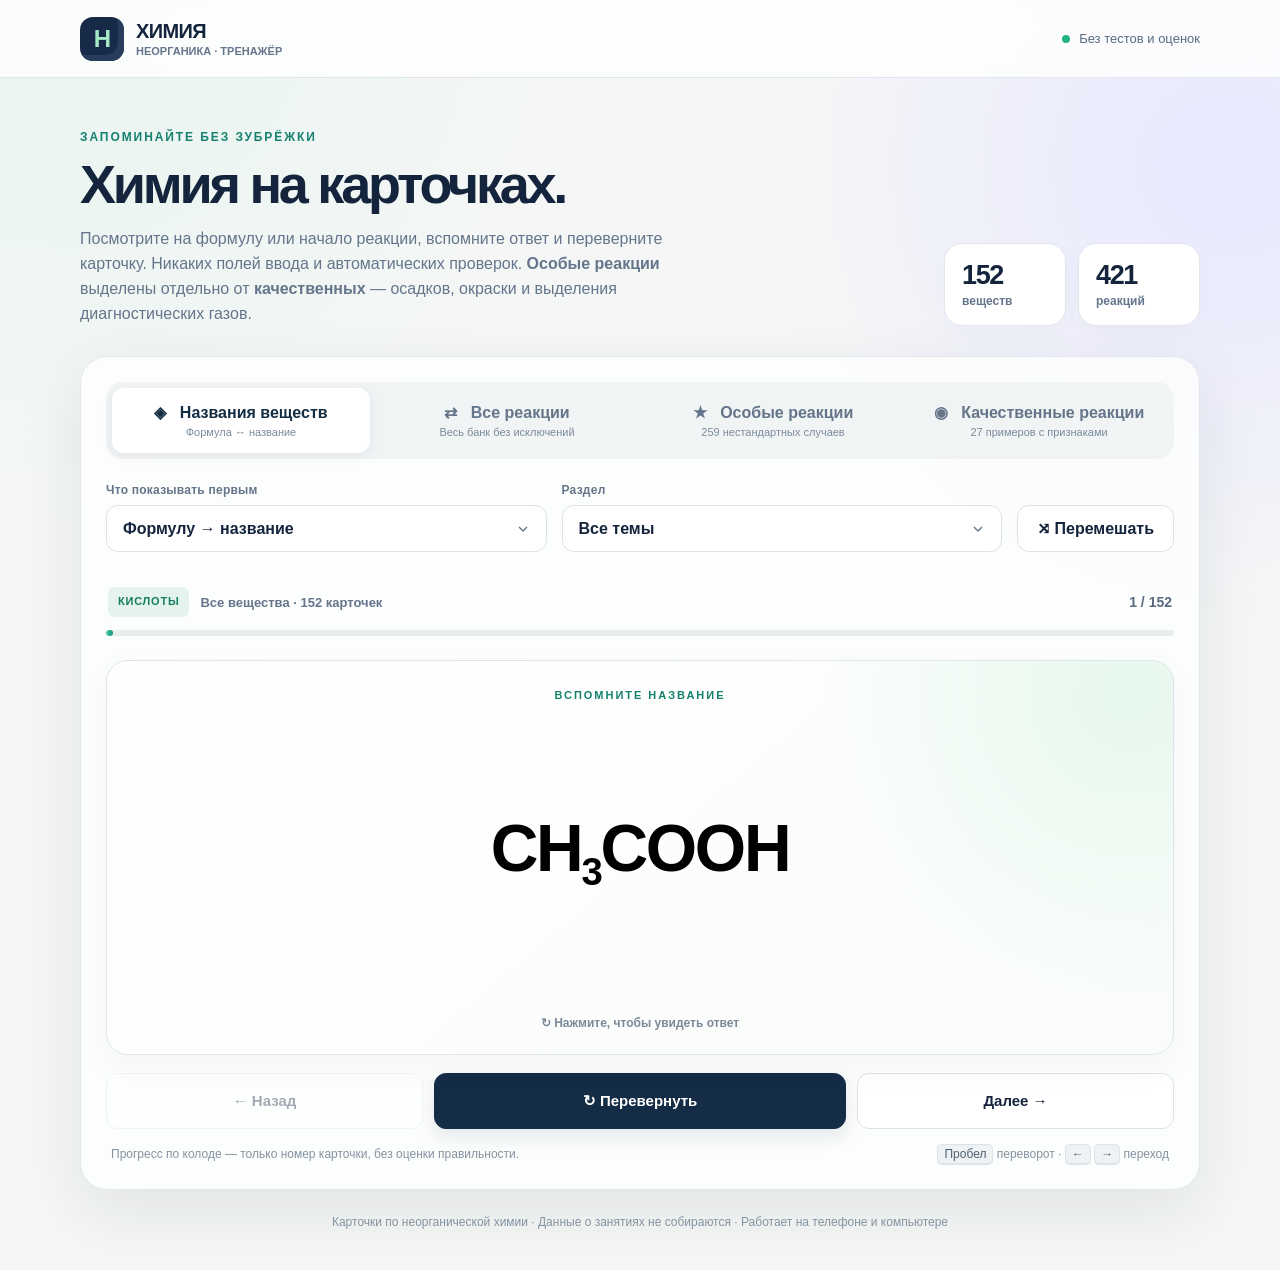
==== commit 2004cea0: "Remove source-material footer and refresh chemistry application script" ====
--- a/chemistry-flashcards/index.html
+++ b/chemistry-flashcards/index.html
@@ -80,7 +80,7 @@
 <script defer src="./special-part2.js?v=20261106-4"></script>
 <script defer src="./special-part3.js?v=20261106-4"></script>
 <script defer src="./categories.js?v=20261106-4"></script>
-<script defer src="./app.js?v=20261106-4"></script>
+<script defer src="./app.js?v=20261106-5"></script>
 </head>
 <body>
 <header class="sitebar"><div class="bar-inner"><div class="logo"><span class="symbol">H</span><span>ХИМИЯ <small>НЕОРГАНИКА · ТРЕНАЖЁР</small></span></div><div class="top-note"><span class="dot"></span>Без тестов и оценок</div></div></header>
@@ -108,7 +108,7 @@
 <div class="controls"><button type="button" class="btn" id="prev">← Назад</button><button type="button" class="btn primary" id="flip-button">↻ Перевернуть</button><button type="button" class="btn" id="next">Далее →</button></div>
 <div class="help"><span>Прогресс по колоде — только номер карточки, без оценки правильности.</span><span class="keyboard"><kbd>Пробел</kbd> переворот · <kbd>←</kbd> <kbd>→</kbd> переход</span></div>
 </section>
-<footer>По трём предоставленным материалам по неорганической химии · Данные о занятиях не собираются · Работает на телефоне и компьютере</footer>
+<footer>Карточки по неорганической химии · Данные о занятиях не собираются · Работает на телефоне и компьютере</footer>
 </main>
 <noscript><div class="empty">Для тренажёра необходимо включить JavaScript.</div></noscript>
 </body></html>
